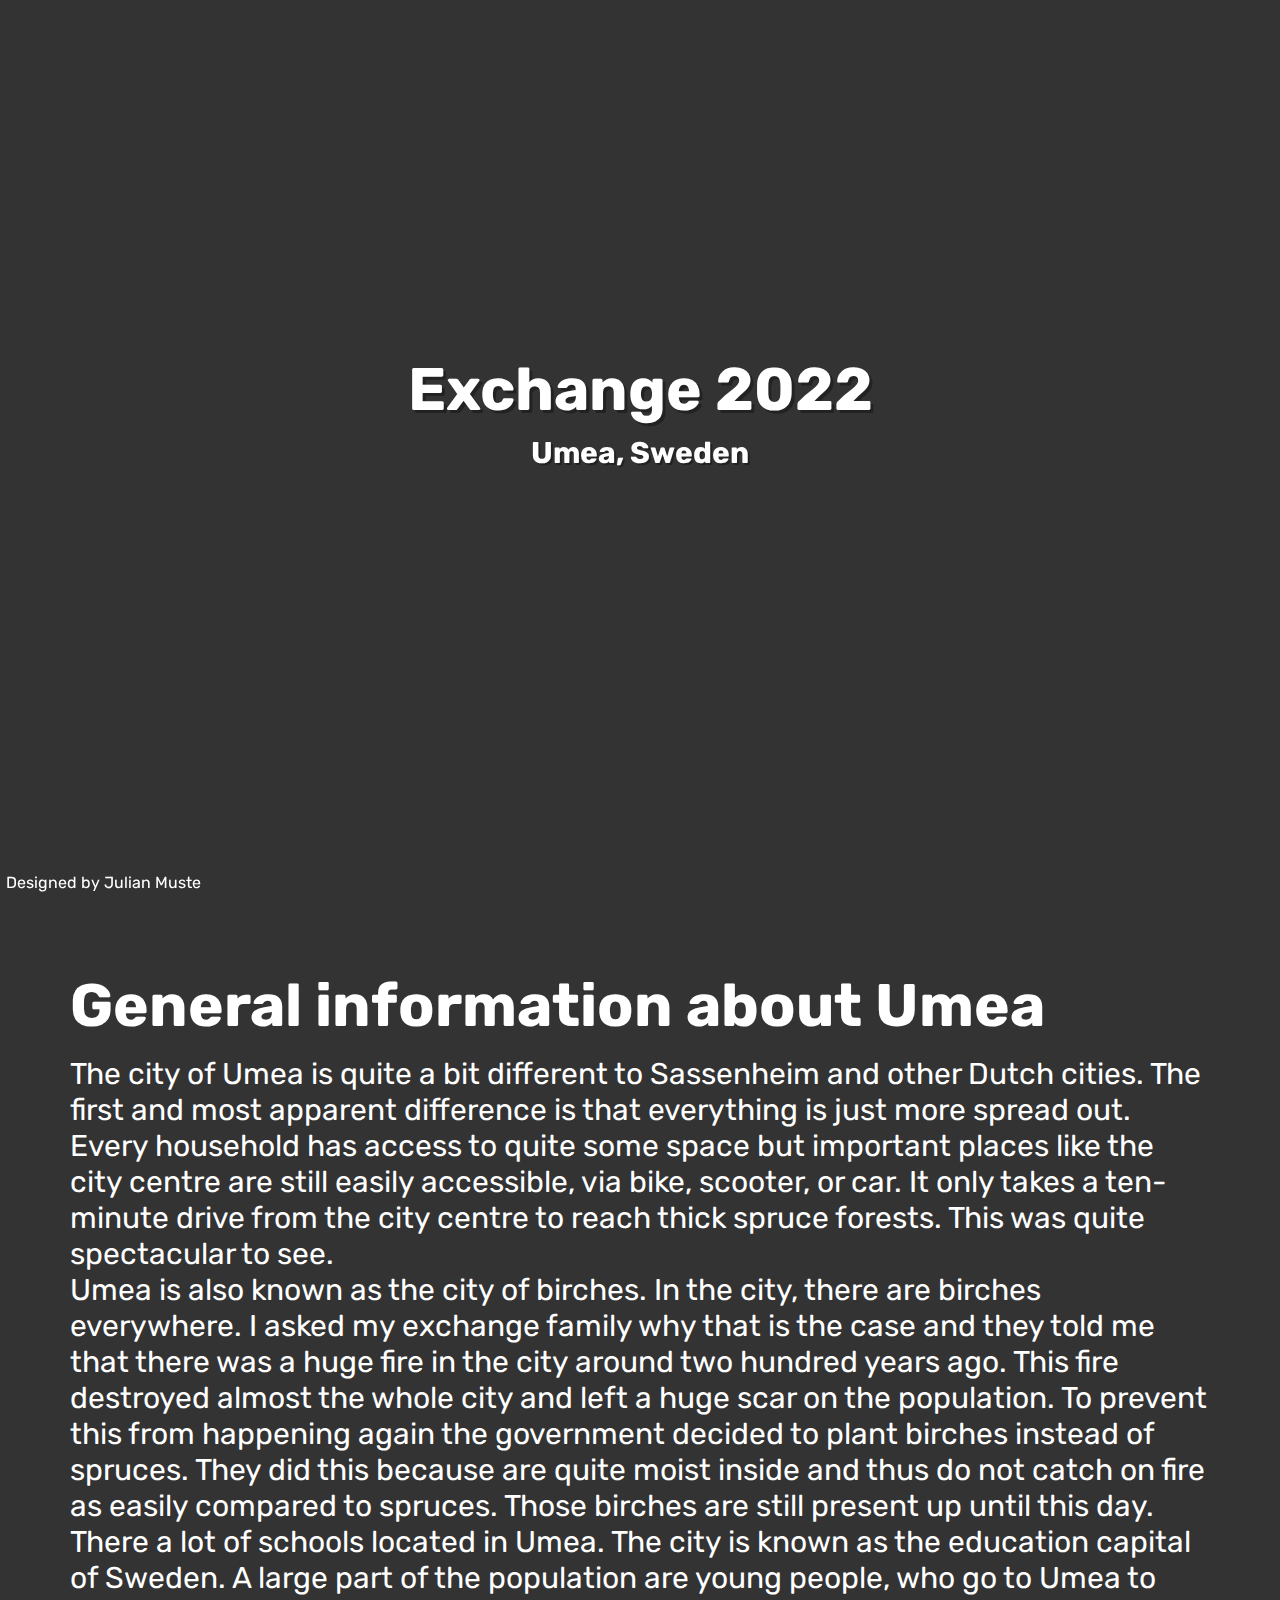
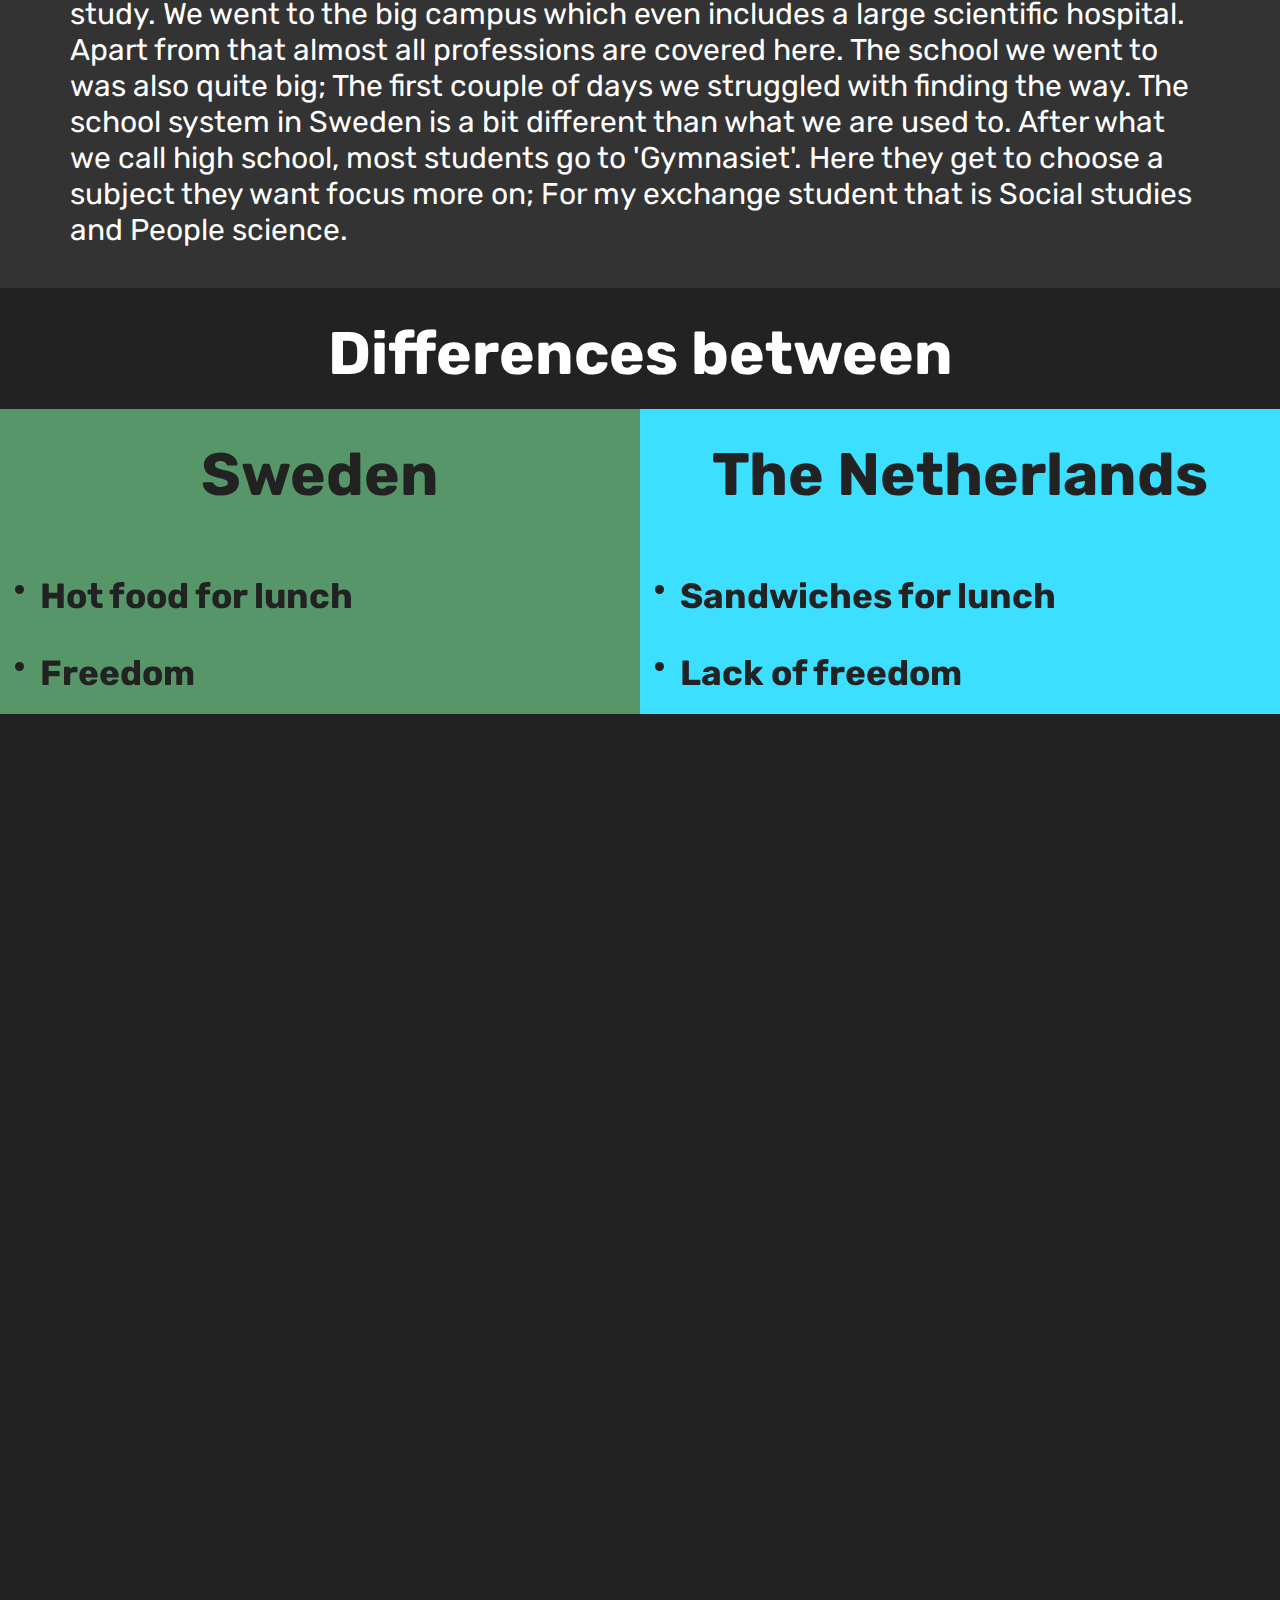
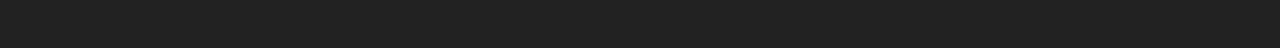
==== EGExchange/index.html @ 36c464dd "Added exchange project" ====
<!-- page start -->
<!DOCTYPE html>
<html>
	<head>
		<title>Home | Exchange Project</title>
		<link href="main.css" rel="stylesheet" type="text/css" />
	</head>
	<body>

	<!-- navigator -->


	<!-- header -->
	<div class="header">
	<div class="text">
		<h1>Exchange 2022</h1>
		<h2>Umea, Sweden</h2>
	</div>
</div>

	<!-- page -->
	<div class="page">
		<h1>
			General information about Umea
		</h1>
		<p>
			The city of Umea is quite a bit different to Sassenheim and other Dutch cities. The first and most apparent difference is that everything is just more spread out. Every household has access to quite some space but important places like the city centre are still easily accessible, via bike, scooter, or car. It only takes a ten-minute drive from the city centre to reach thick spruce forests. This was quite spectacular to see.<br>
			Umea is also known as the city of birches. In the city, there are birches everywhere. I asked my exchange family why that is the case and they told me that there was a huge fire in the city around two hundred years ago. This fire destroyed almost the whole city and left a huge scar on the population. To prevent this from happening again the government decided to plant birches instead of spruces. They did this because are quite moist inside and thus do not catch on fire as easily compared to spruces. Those birches are still present up until this day.<br>
			There a lot of schools located in Umea. The city is known as the education capital of Sweden. A large part of the population are young people, who go to Umea to study. We went to the big campus which even includes a large scientific hospital. Apart from that almost all professions are covered here. The school we went to was also quite big; The first couple of days we struggled with finding the way. The school system in Sweden is a bit different than what we are used to. After what we call high school, most students go to 'Gymnasiet'. Here they get to choose a subject they want focus more on; For my exchange student that is Social studies and People science. 

		</p>
	</div>
	<div class="page2">
		<h1>
			Differences between
		</h1>
		<div class="contsenl">
			<div class="se">
				<h1>Sweden</h1>
				<ul>
					<li>
						<h3>Hot food for lunch</h3>
						<p>
							In Sweden, people are used to eating hot food for lunch. So even in school, hot food is served entirely for free. The government of Umea even tries to make sure this food is made in a sustainable way. They do this by, for example, making sure the food is locally sourced and mostly vegan.
						</p>
					</li>
					<li>
						<h3>Freedom</h3>
						<p>
							People in Sweden seem to just care less about stuff. This is a bit hard to explain but they just seem to do anything they want. This lifestyle seems nice. You can just go exploring or chilling in nature, this is something which I could really get used to.
						</p>
					</li>
				</ul>
			</div>
			<div class="nl">
				<h1>The Netherlands</h1>
				<ul>
					<li>
						<h3>Sandwiches for lunch</h3>
						<p>
							Dutch people are used to eating sandwiches for lunch. We put all sorts of stuff on it, things like 'hagelslag', cheese and much more. We can buy food at school but there is no real thought in making sure that this food is made in sustainable ways.
						</p>
					</li>
					<li>
						<h3>Lack of freedom</h3>
						<p>
							Lorem ipsum dolor sit amet, consectetur adipiscing elit, sed do eiusmod tempor incididunt ut labore et dolore magna aliqua.
						</p>
					</li>
				</ul>
			</div>
		</div>
		<br><br><br><br><br><br><br><br><br><br><br><br><br><br><br><br><br><br><br><br><br><br><br><br>

	</div>

<!-- page end -->
	</body>
	<footer>Designed by <a href="https://github.com/JulianTheMen" target="_blank">Julian Muste</a></footer>
</html>
---- EGExchange/main.css ----
@import url('https://fonts.googleapis.com/css2?family=Alata:wght@100;300;400;500;700;900&display=swap');
@import url('https://fonts.googleapis.com/css2?family=Rubik:wght@300;400;500;700&display=swap');

/* vars */
:root {
	--main: #333333;
	--accent1: #222;
	--accent2: rgb(87, 150, 105);
}

* {
	max-width: 100%;

}

body {
	margin: 0;
	padding: 0;
	background-color: var(--main);
	color: white;
	font-family: 'Rubik', sans-serif;
	display: grid;
	overflow-x: hidden;
}

/* parallax */
.header {
	background-image: url("IMG_6724.jpg");
	min-height: 100vh;
	background-attachment: fixed;
	background-position: center;
	background-repeat: no-repeat;
	background-size: cover;
	align-content: center;
}

/* header */
.header .text {
	text-align: center;
	top: 38vh;
	position: sticky;
	padding-bottom: 10vh;
}

.header .text h1 {
	font-size: 60px;
	text-shadow: 3px 3px var(--accent1);
	margin-bottom: 10px;
}

.header .text h2 {
	text-shadow: 2px 2px var(--accent1);
	font-size: 30px;
	margin-top: 0;
}

/* page */
.page {
	padding: 30px 70px 10px 70px;
	font-size: 30px;
}

.page h3 {
	margin-bottom: 50px;
}

.page ul {
	list-style-type: square;
}

.page ul li {
		margin-bottom: 20px;
}

.page ul li a {
	text-decoration: underline;
	color: white;
}

.page ul li a:hover {
	color: var(--accent2);
	transition: 0.2s;
}

.page h1 {
	margin-bottom: 15px;
}

.page p {
	margin-top: 0;
}

.button {
	text-decoration: none;
	color: white;
	background-color: var(--accent2);
	border: 1px solid var(--accent2);
	font-size: 30px;
	padding: 10px;
}

.button:hover {
	transition: background-color 10s ease 0s;
	background-color: white;
	transition: color 0.3s ease 0s;
	color: var(--accent2);
	border-color: white;
}

/* mobile */
@media only screen and (max-width: 600px) {
	.nav a {
		font-size: 12px;
	}
	.header .text h1 {
		font-size: 40px;
	}
}

/* footer */

footer {
	position: fixed;
	top: 97%;
	margin-left: 0.5vw;
	z-index: 5;
}

footer a {
	color: white;
	text-decoration: none;
}

footer a:hover {
	color: #3cdfff;
  	transition: 0.2s;
}

/* scrollbar */
::-webkit-scrollbar {
	width: 20px;
}

::-webkit-scrollbar-track {
	background: var(--main);
}

::-webkit-scrollbar-thumb {
	background: var(--accent2);
}

::-webkit-scrollbar-thumb:hover {
	background-color: rgb(72, 122, 85);
}

/* se vs nl */

.contsenl {
	display: flex;
	color: var(--accent1);
	width: 100vw;
	margin: 0;
	padding-top: 0;
}

.se {
	background: var(--accent2);
	width: 50%;
}

.nl {
	background: #3cdfff;
	width: 50%;
}

.page2 h1{
	margin: 0;
	padding-top: 30px;
	padding-bottom: 20px;
	text-align: center;
}

.page2 {
	background: var(--accent1);
	font-size: 30px;
	color: var(--white);
	padding-bottom: 70px;
}

.contsenl ul li p {
	display: none;
	margin: 0;
	margin-right: 50px;
	padding-top: 15px;
}

.contsenl ul li h3:hover + p{
	display: block;
	animation: fadeIn 1s;
}

.contsenl ul li p:hover{
	display: block;
	animation: fadeIn 1s;
}

.contsenl h3 {
	margin-bottom: 0;
	transform: translateY(10px);
}

@keyframes fadeIn {
	from { display: none; opacity: 0; transform: translateY(10px);}
	to { display: inline; opacity: 1; transform: translateY(0px);}
}
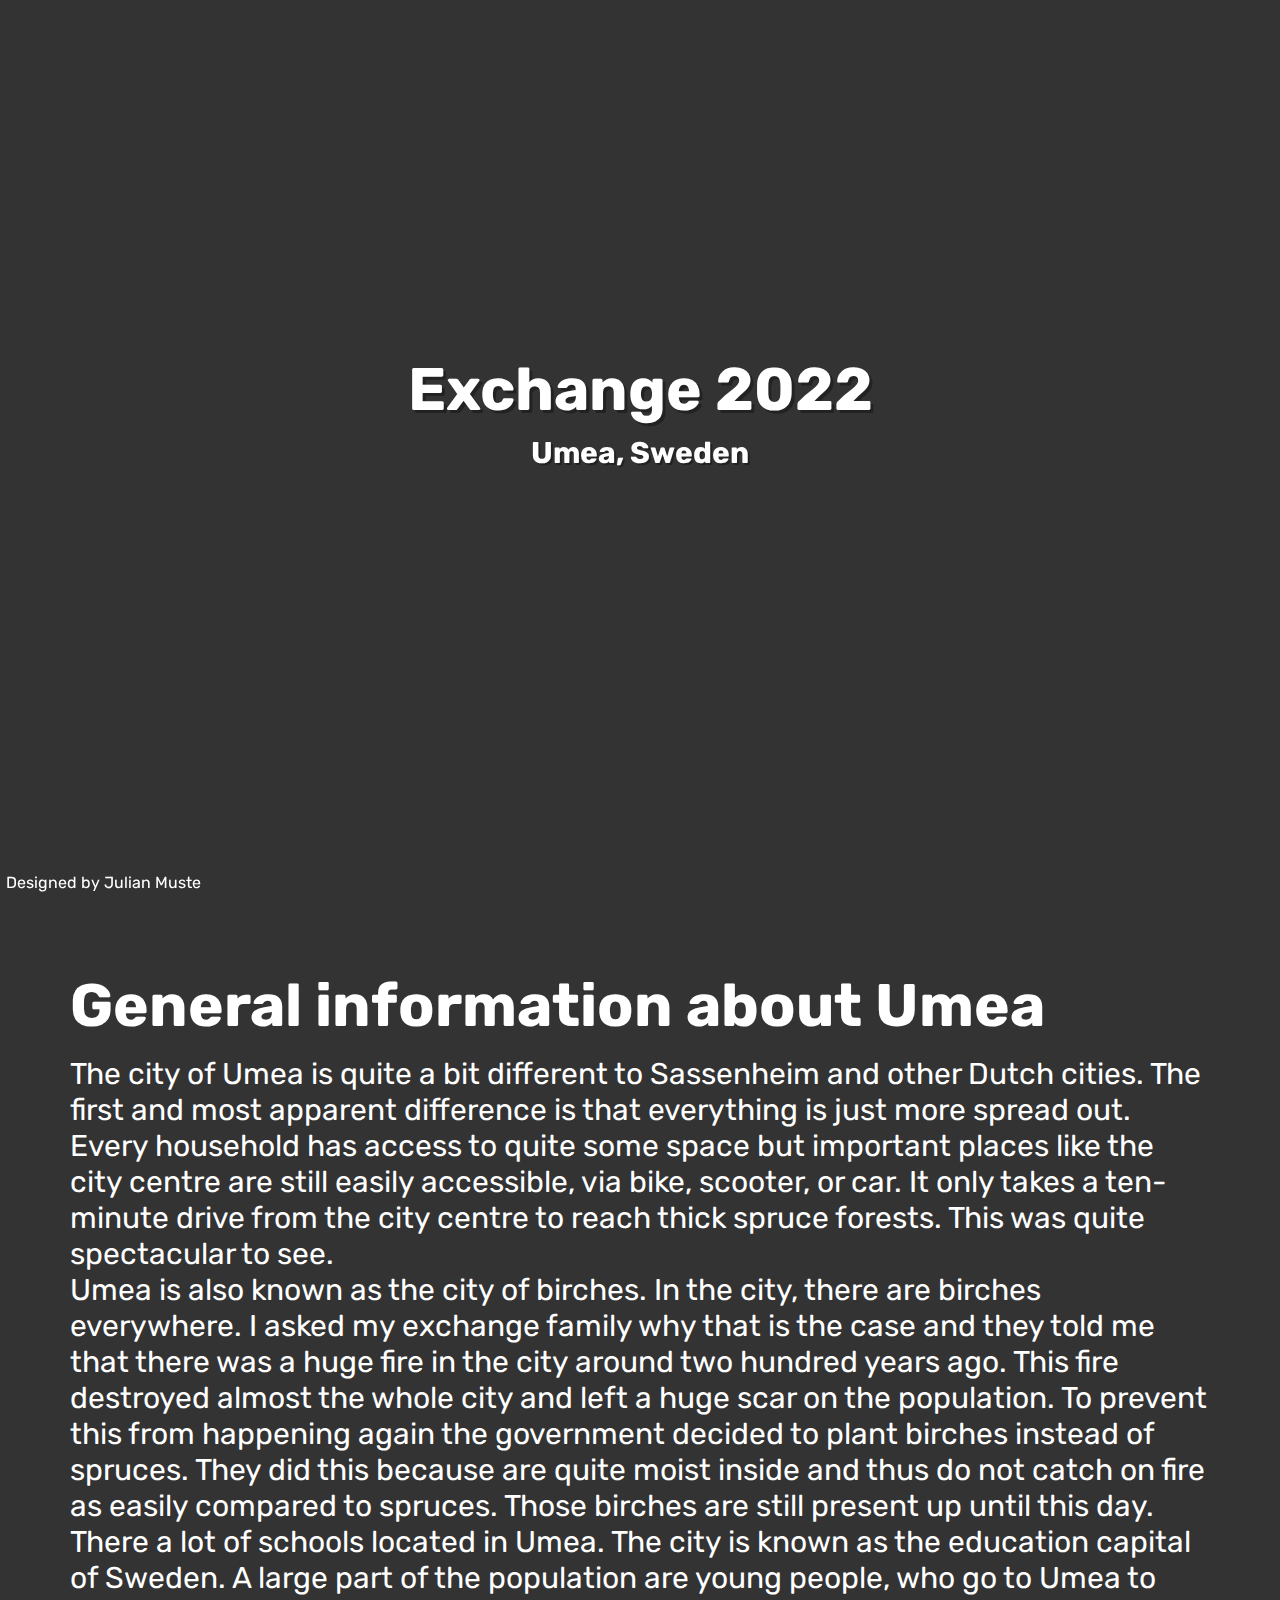
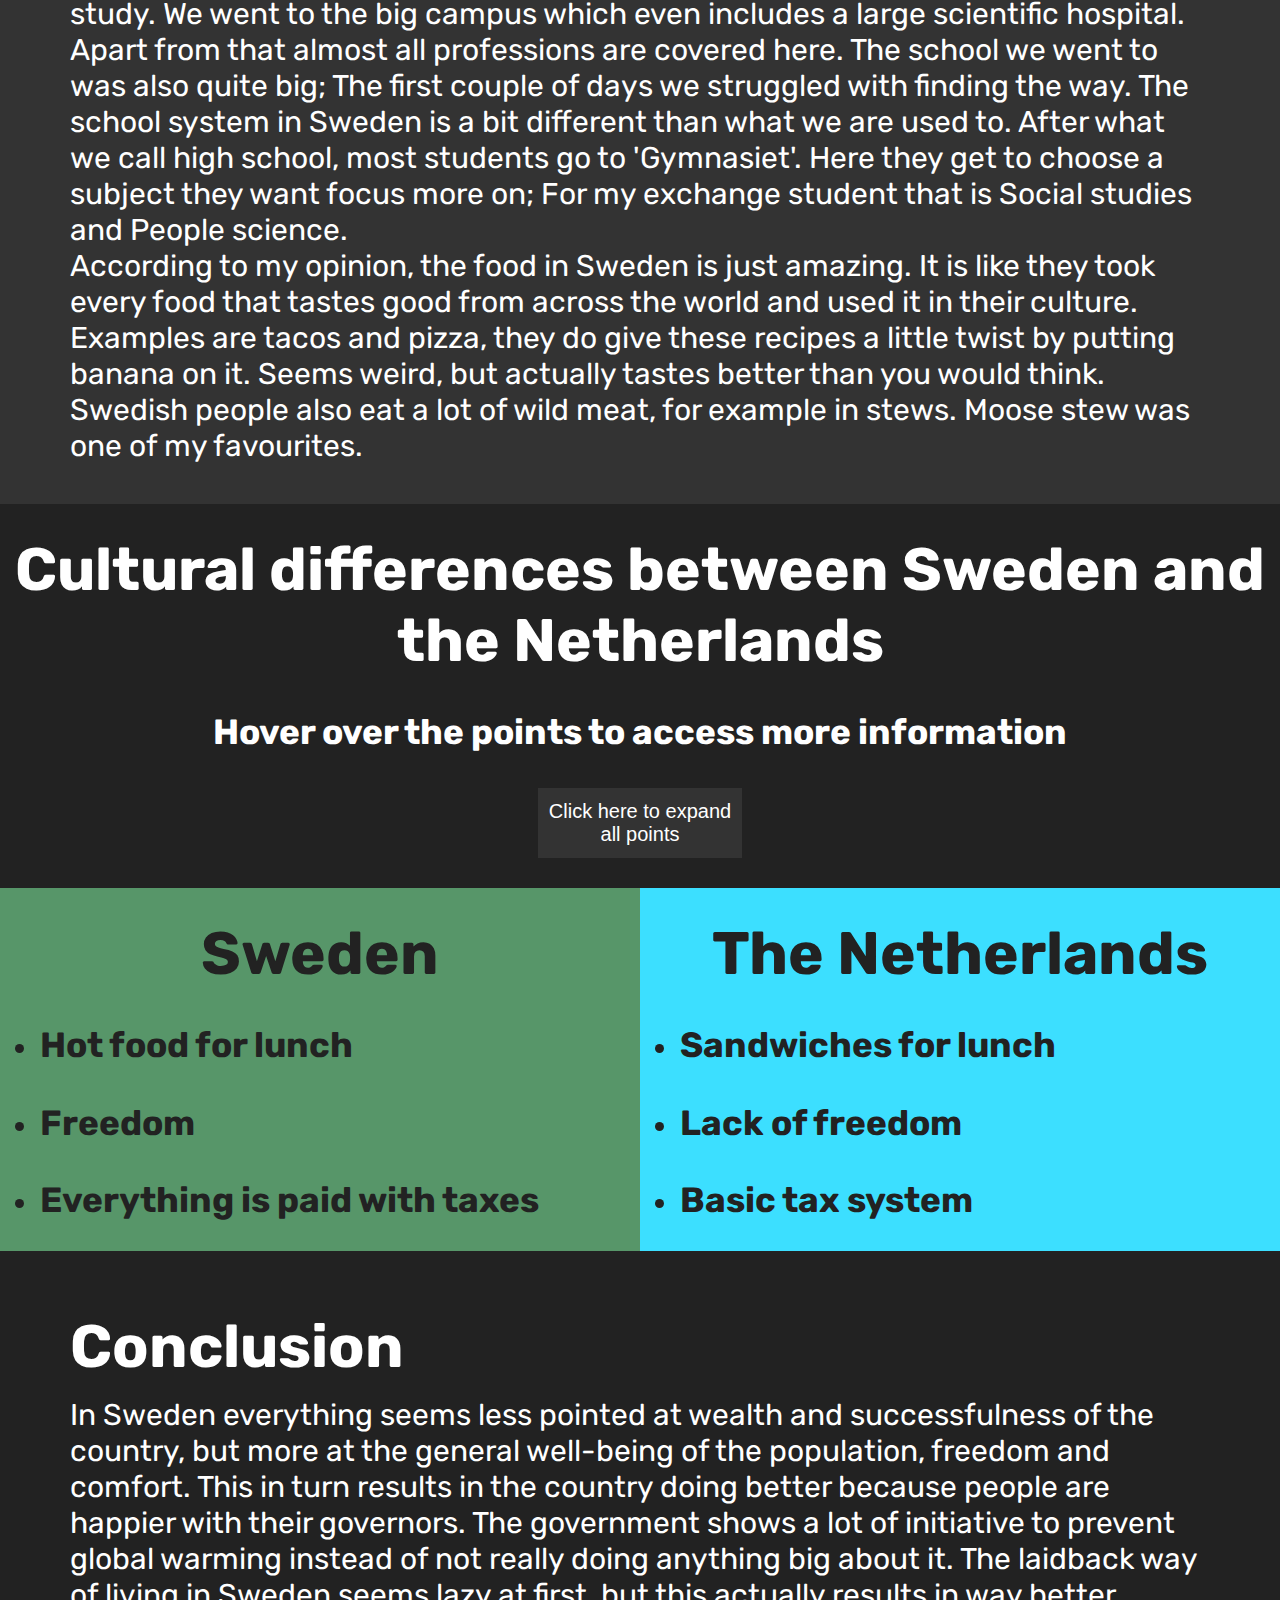
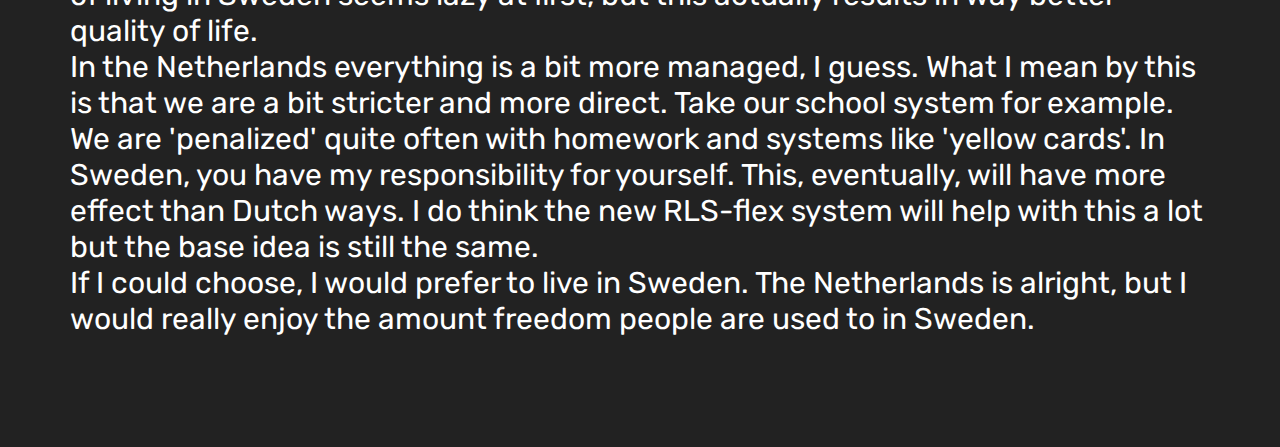
==== commit 35f3c144: "Updated Exchange project" ====
--- a/EGExchange/index.html
+++ b/EGExchange/index.html
@@ -2,7 +2,7 @@
 <!DOCTYPE html>
 <html>
 	<head>
-		<title>Home | Exchange Project</title>
+		<title>Swedish Exchange Project</title>
 		<link href="main.css" rel="stylesheet" type="text/css" />
 	</head>
 	<body>
@@ -26,14 +26,16 @@
 		<p>
 			The city of Umea is quite a bit different to Sassenheim and other Dutch cities. The first and most apparent difference is that everything is just more spread out. Every household has access to quite some space but important places like the city centre are still easily accessible, via bike, scooter, or car. It only takes a ten-minute drive from the city centre to reach thick spruce forests. This was quite spectacular to see.<br>
 			Umea is also known as the city of birches. In the city, there are birches everywhere. I asked my exchange family why that is the case and they told me that there was a huge fire in the city around two hundred years ago. This fire destroyed almost the whole city and left a huge scar on the population. To prevent this from happening again the government decided to plant birches instead of spruces. They did this because are quite moist inside and thus do not catch on fire as easily compared to spruces. Those birches are still present up until this day.<br>
-			There a lot of schools located in Umea. The city is known as the education capital of Sweden. A large part of the population are young people, who go to Umea to study. We went to the big campus which even includes a large scientific hospital. Apart from that almost all professions are covered here. The school we went to was also quite big; The first couple of days we struggled with finding the way. The school system in Sweden is a bit different than what we are used to. After what we call high school, most students go to 'Gymnasiet'. Here they get to choose a subject they want focus more on; For my exchange student that is Social studies and People science. 
-
+			There a lot of schools located in Umea. The city is known as the education capital of Sweden. A large part of the population are young people, who go to Umea to study. We went to the big campus which even includes a large scientific hospital. Apart from that almost all professions are covered here. The school we went to was also quite big; The first couple of days we struggled with finding the way. The school system in Sweden is a bit different than what we are used to. After what we call high school, most students go to 'Gymnasiet'. Here they get to choose a subject they want focus more on; For my exchange student that is Social studies and People science.<br>
+			According to my opinion, the food in Sweden is just amazing. It is like they took every food that tastes good from across the world and used it in their culture. Examples are tacos and pizza, they do give these recipes a little twist by putting banana on it. Seems weird, but actually tastes better than you would think. Swedish people also eat a lot of wild meat, for example in stews. Moose stew was one of my favourites.
 		</p>
 	</div>
 	<div class="page2">
 		<h1>
-			Differences between
+			Cultural differences between Sweden and the Netherlands
 		</h1>
+		<h3 class="hover">Hover over the points to access more information</h3>
+		<button>Click here to expand all points</button>
 		<div class="contsenl">
 			<div class="se">
 				<h1>Sweden</h1>
@@ -50,6 +52,12 @@
 							People in Sweden seem to just care less about stuff. This is a bit hard to explain but they just seem to do anything they want. This lifestyle seems nice. You can just go exploring or chilling in nature, this is something which I could really get used to.
 						</p>
 					</li>
+					<li>
+						<h3>Everything is paid with taxes</h3>
+						<p>
+							In Sweden, tax is very high. This does have a very good reason though. This way, you pay for almost everything via taxes, health care insurance and education costs for example. This way the government makes sure everyone has access to these basic needs. However, some people have criticised this system. They want to make the decisions themselves and have a higher pay check. 
+						</p>
+					</li>
 				</ul>
 			</div>
 			<div class="nl">
@@ -64,17 +72,29 @@
 					<li>
 						<h3>Lack of freedom</h3>
 						<p>
-							Lorem ipsum dolor sit amet, consectetur adipiscing elit, sed do eiusmod tempor incididunt ut labore et dolore magna aliqua.
+							In the Netherlands it is harder to really immerse yourself into nature. The only big piece of nature located nearby the area of Sassenheim are the dunes, which are just not a spectacular as Swedish nature. This contributes a lot to our lack of freedom, there is just no place to go and have fun without anyone caring.
+						</p>
+					</li>
+					<li>
+						<h3>Basic tax system</h3>
+						<p>
+							The Dutch tax system is quite basic; It is similar to the systems of other European countries. We pay for things like road maintenance and our social security system. Although health care insurances are mandatory, we do have to pay for them. This is working quite well for the Dutch population.
 						</p>
 					</li>
 				</ul>
 			</div>
 		</div>
-		<br><br><br><br><br><br><br><br><br><br><br><br><br><br><br><br><br><br><br><br><br><br><br><br>
-
+		<div class="sub2">
+		<h1>Conclusion</h1>
+		<p>
+			In Sweden everything seems less pointed at wealth and successfulness of the country, but more at the general well-being of the population, freedom and comfort. This in turn results in the country doing better because people are happier with their governors. The government shows a lot of initiative to prevent global warming instead of not really doing anything big about it. The laidback way of living in Sweden seems lazy at first, but this actually results in way better quality of life.<br>
+			In the Netherlands everything is a bit more managed, I guess. What I mean by this is that we are a bit stricter and more direct. Take our school system for example. We are 'penalized' quite often with homework and systems like 'yellow cards'. In Sweden, you have my responsibility for yourself. This, eventually, will have more effect than Dutch ways. I do think the new RLS-flex system will help with this a lot but the base idea is still the same.<br>
+			If I could choose, I would prefer to live in Sweden. The Netherlands is alright, but I would really enjoy the amount freedom people are used to in Sweden.
+		</p>
+		</div>
 	</div>
 
 <!-- page end -->
 	</body>
-	<footer>Designed by <a href="https://github.com/JulianTheMen" target="_blank">Julian Muste</a></footer>
+	<footer>Designed by Julian Muste</footer>
 </html>--- a/EGExchange/main.css
+++ b/EGExchange/main.css
@@ -155,6 +155,10 @@
 
 /* se vs nl */
 
+.page2 .hover {
+	text-align: center;
+}
+
 .contsenl {
 	display: flex;
 	color: var(--accent1);
@@ -176,7 +180,6 @@
 .page2 h1{
 	margin: 0;
 	padding-top: 30px;
-	padding-bottom: 20px;
 	text-align: center;
 }
 
@@ -192,6 +195,7 @@
 	margin: 0;
 	margin-right: 50px;
 	padding-top: 15px;
+	animation: fadeOut 1s;
 }
 
 .contsenl ul li h3:hover + p{
@@ -206,10 +210,50 @@
 
 .contsenl h3 {
 	margin-bottom: 0;
-	transform: translateY(10px);
 }
 
 @keyframes fadeIn {
 	from { display: none; opacity: 0; transform: translateY(10px);}
 	to { display: inline; opacity: 1; transform: translateY(0px);}
+}
+
+@keyframes fadeOut {
+	from { display: inline; opacity: 1; transform: translateY(0px);}
+	to { display: none; opacity: 0; transform: translateY(10px);}
+}
+
+.page2 button:focus + .contsenl ul li p{
+	display: block;
+	animation: fadeIn 1s;
+}
+
+
+.page2 button:focus {
+	background:  var(--accent2);
+	color: black;
+}
+
+.page2 button {
+	margin-left: 42%;
+	margin-right: 42%;
+	width: 16%;
+	margin-bottom: 30px;
+	background: var(--main);
+	color: white;
+	border-color: transparent;
+	padding: 10px 0px 10px 0px;
+	font-size: 20px;
+}
+
+.page2 .sub2 {
+	padding: 30px 70px 10px 70px;
+}
+
+.page2 .sub2 h1 {
+	margin-bottom: 15px;
+	text-align: left;
+}
+
+.page2 .sub2 p {
+	margin-top: 0;
 }